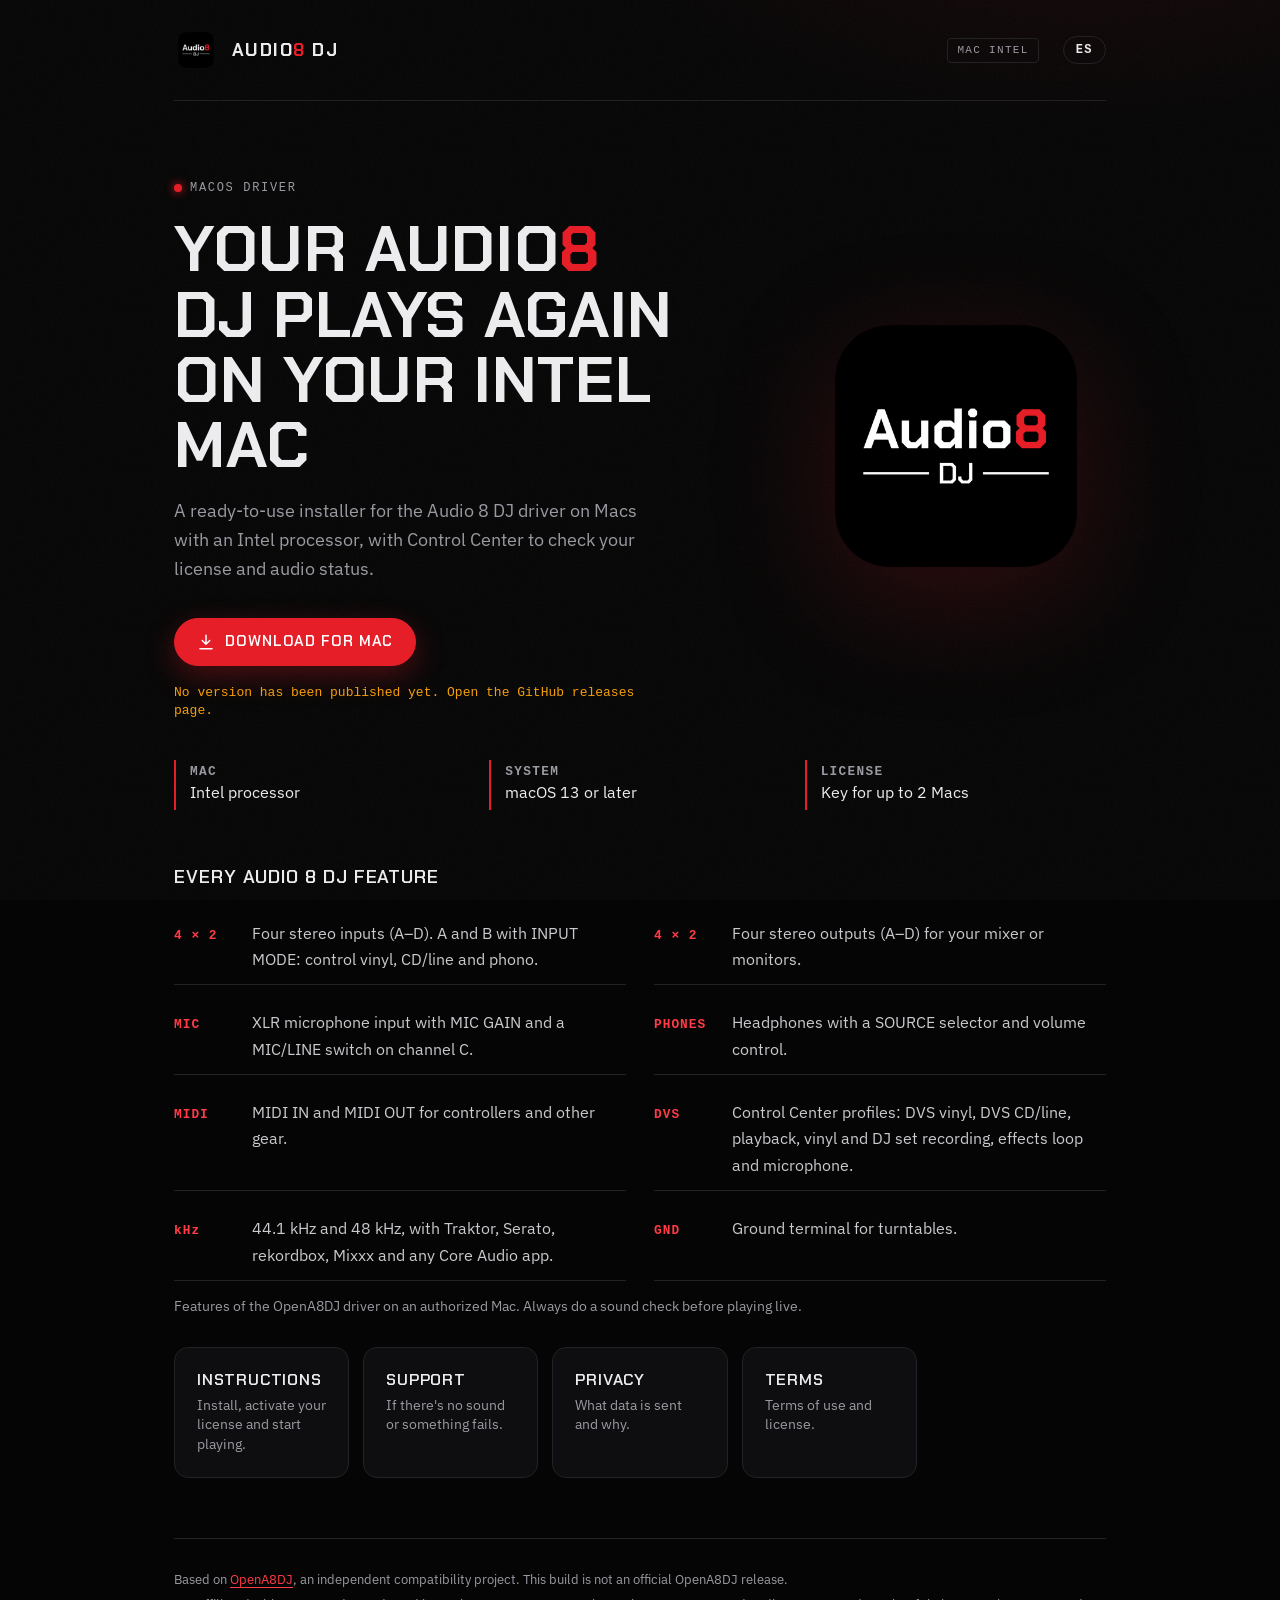
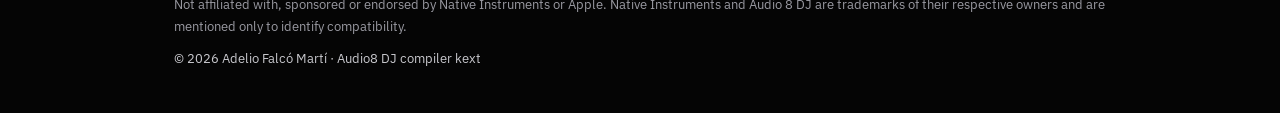
==== index.html @ 44ade798 "Add files via upload" ====
<!doctype html>
<html lang="es">
<head>
  <meta charset="utf-8" />
  <meta name="viewport" content="width=device-width, initial-scale=1" />
  <title data-es="Audio8 DJ para Mac Intel · Descarga" data-en="Audio8 DJ for Intel Macs · Download">Audio8 DJ para Mac Intel · Descarga</title>
  <meta name="description" content="Driver para usar la Audio 8 DJ en Macs con procesador Intel. Driver to use the Audio 8 DJ on Intel Macs. Basado en OpenA8DJ / Based on OpenA8DJ." />
  <meta name="theme-color" content="#050505" />
  <script>(function(){var l;try{l=localStorage.getItem("a8dj-lang")}catch(e){}if(l!=="es"&&l!=="en")l=/^es\b/i.test(navigator.language||"")?"es":"en";document.documentElement.lang=l})();</script>
  <link rel="icon" href="assets/favicon.ico" sizes="any" />
  <link rel="icon" type="image/png" href="assets/icon-512.png" />
  <link rel="apple-touch-icon" href="assets/apple-touch-icon.png" />
  <link rel="stylesheet" href="assets/style.css" />
</head>
<body>
  <div class="wrap">
    <header class="top">
      <a href="index.html" data-testid="site-home-link"><img src="assets/icon-512.png" alt="" /><span class="brand">Audio<b>8</b> DJ</span></a>
      <span class="tag">Mac Intel</span>
      <button id="lang-toggle" class="lang" type="button" data-testid="lang-toggle">EN</button>
    </header>

    <section class="hero">
      <div>
        <span class="eyebrow"><span class="led"></span> <span data-l="es">Driver para macOS</span><span data-l="en">macOS driver</span></span>
        <h1 data-l="es">Tu Audio<span class="r">8</span> DJ vuelve a sonar en tu Mac Intel</h1>
        <h1 data-l="en">Your Audio<span class="r">8</span> DJ plays again on your Intel Mac</h1>
        <p class="lead" data-l="es">Instalador listo para usar del driver de la Audio 8 DJ para Macs con procesador Intel, con Control Center para comprobar la licencia y el estado del audio.</p>
        <p class="lead" data-l="en">A ready-to-use installer for the Audio 8 DJ driver on Macs with an Intel processor, with Control Center to check your license and audio status.</p>
        <div class="download">
          <a id="download-btn" class="btn btn-primary" href="#" data-testid="download-btn">
            <svg viewBox="0 0 24 24" fill="none" stroke="currentColor" stroke-width="2" stroke-linecap="round" stroke-linejoin="round"><path d="M12 3v12m0 0l-5-5m5 5l5-5M4 21h16"/></svg>
            <span data-l="es">Descargar para Mac</span><span data-l="en">Download for Mac</span>
          </a>
          <a class="btn" href="comprar.html" data-testid="buy-btn"><span data-l="es">Comprar licencia</span><span data-l="en">Buy a license</span></a>
          <span id="download-meta" data-testid="download-meta"></span>
        </div>
      </div>
      <img src="assets/icon-512.png" alt="Audio8 DJ" />
    </section>

    <section class="req" data-testid="requirements">
      <div><b>Mac</b><span data-l="es">Procesador Intel</span><span data-l="en">Intel processor</span></div>
      <div><b data-l="es">Sistema</b><b data-l="en">System</b><span data-l="es">macOS 13 o posterior</span><span data-l="en">macOS 13 or later</span></div>
      <div><b data-l="es">Licencia</b><b data-l="en">License</b><span data-l="es">Clave para hasta 2 Macs</span><span data-l="en">Key for up to 2 Macs</span></div>
    </section>

    <section class="features" data-testid="features">
      <h2 data-l="es">Todas las funciones de la Audio 8 DJ</h2>
      <h2 data-l="en">Every Audio 8 DJ feature</h2>
      <ul>
        <li><b>4 × 2</b><span data-l="es">Cuatro entradas estéreo (A–D). A y B con INPUT MODE: vinilo de control, CD/línea y phono.</span><span data-l="en">Four stereo inputs (A–D). A and B with INPUT MODE: control vinyl, CD/line and phono.</span></li>
        <li><b>4 × 2</b><span data-l="es">Cuatro salidas estéreo (A–D) para el mezclador o los monitores.</span><span data-l="en">Four stereo outputs (A–D) for your mixer or monitors.</span></li>
        <li><b>MIC</b><span data-l="es">Entrada XLR para micrófono con MIC GAIN y selector MIC/LINE en el canal C.</span><span data-l="en">XLR microphone input with MIC GAIN and a MIC/LINE switch on channel C.</span></li>
        <li><b>PHONES</b><span data-l="es">Auriculares con selector SOURCE y control de volumen.</span><span data-l="en">Headphones with a SOURCE selector and volume control.</span></li>
        <li><b>MIDI</b><span data-l="es">MIDI IN y MIDI OUT para controladores y otros equipos.</span><span data-l="en">MIDI IN and MIDI OUT for controllers and other gear.</span></li>
        <li><b>DVS</b><span data-l="es">Perfiles en Control Center: DVS vinilo, DVS CD/línea, reproducción, grabación de vinilos y de sesiones, efectos y micrófono.</span><span data-l="en">Control Center profiles: DVS vinyl, DVS CD/line, playback, vinyl and DJ set recording, effects loop and microphone.</span></li>
        <li><b>kHz</b><span data-l="es">44,1 kHz y 48 kHz, con Traktor, Serato, rekordbox, Mixxx y cualquier app de Core Audio.</span><span data-l="en">44.1 kHz and 48 kHz, with Traktor, Serato, rekordbox, Mixxx and any Core Audio app.</span></li>
        <li><b>GND</b><span data-l="es">Toma de tierra para platos.</span><span data-l="en">Ground terminal for turntables.</span></li>
      </ul>
      <p class="fine" data-l="es">Funciones del driver OpenA8DJ en un Mac autorizado. Haz siempre una prueba de sonido antes de actuar.</p>
      <p class="fine" data-l="en">Features of the OpenA8DJ driver on an authorized Mac. Always do a sound check before playing live.</p>
    </section>

    <nav class="nav" data-testid="site-nav">
      <a class="card" href="comprar.html" data-testid="nav-buy"><span data-l="es">Comprar licencia</span><span data-l="en">Buy a license</span><small data-l="es">Clave para 2 Macs, pago por Bizum.</small><small data-l="en">Key for 2 Macs, paid by Bizum.</small></a>
      <a class="card" href="instrucciones.html" data-testid="nav-instructions"><span data-l="es">Instrucciones</span><span data-l="en">Instructions</span><small data-l="es">Instalar, activar la licencia y empezar a pinchar.</small><small data-l="en">Install, activate your license and start playing.</small></a>
      <a class="card" href="soporte.html" data-testid="nav-support"><span data-l="es">Soporte</span><span data-l="en">Support</span><small data-l="es">Si no suena o algo falla.</small><small data-l="en">If there's no sound or something fails.</small></a>
      <a class="card" href="privacidad.html" data-testid="nav-privacy"><span data-l="es">Privacidad</span><span data-l="en">Privacy</span><small data-l="es">Qué datos se envían y por qué.</small><small data-l="en">What data is sent and why.</small></a>
      <a class="card" href="terminos.html" data-testid="nav-terms"><span data-l="es">Términos</span><span data-l="en">Terms</span><small data-l="es">Condiciones de uso y licencia.</small><small data-l="en">Terms of use and license.</small></a>
    </nav>

    <footer>
      <p data-l="es">Basado en <a href="https://github.com/fersantxez/OpenA8DJ">OpenA8DJ</a>, un proyecto independiente de compatibilidad. Esta compilación no es una versión oficial de OpenA8DJ.</p>
      <p data-l="en">Based on <a href="https://github.com/fersantxez/OpenA8DJ">OpenA8DJ</a>, an independent compatibility project. This build is not an official OpenA8DJ release.</p>
      <p data-l="es">No está afiliado, patrocinado ni respaldado por Native Instruments ni Apple. Native Instruments y Audio 8 DJ son marcas de sus respectivos propietarios y se mencionan solo para indicar compatibilidad.</p>
      <p data-l="en">Not affiliated with, sponsored or endorsed by Native Instruments or Apple. Native Instruments and Audio 8 DJ are trademarks of their respective owners and are mentioned only to identify compatibility.</p>
      <p class="copy" data-testid="site-copyright">© <span data-year></span> Adelio Falcó Martí · Audio8 DJ compiler kext</p>
    </footer>
  </div>
  <script src="config.js"></script>
  <script src="assets/app.js"></script>
</body>
</html>
---- assets/style.css ----
[hidden] { display: none !important; }
@font-face { font-family: "Chakra Petch"; src: url("fonts/ChakraPetch-SemiBold.ttf") format("truetype"); font-weight: 600; font-display: swap; }
@font-face { font-family: "Chakra Petch"; src: url("fonts/ChakraPetch-Bold.ttf") format("truetype"); font-weight: 700; font-display: swap; }
@font-face { font-family: "IBM Plex Sans"; src: url("fonts/IBMPlexSans.ttf") format("truetype"); font-weight: 100 700; font-display: swap; }

:root {
  --bg: #050505; --panel: #0e0e10; --line: #222226; --text: #ececee; --muted: #9a9aa2;
  --red: #e61e28; --red-hot: #ff3b45; --green: #22c55e; --amber: #f59e0b;
  --display: "Chakra Petch", system-ui, sans-serif; --body: "IBM Plex Sans", system-ui, sans-serif;
  --mono: ui-monospace, "SF Mono", Menlo, monospace;
}
* { box-sizing: border-box; }
html { background: var(--bg); }
body {
  margin: 0; color: var(--text); font: 16px/1.65 var(--body); min-height: 100vh;
  background:
    radial-gradient(900px 500px at 85% -10%, rgba(230, 30, 40, .10), transparent 60%),
    var(--bg);
}
body::before {
  content: ""; position: fixed; inset: 0; pointer-events: none; opacity: .05; z-index: 0;
  background-image: url("data:image/svg+xml,%3Csvg xmlns='http://www.w3.org/2000/svg' width='160' height='160'%3E%3Cfilter id='n'%3E%3CfeTurbulence type='fractalNoise' baseFrequency='.9' numOctaves='3'/%3E%3C/filter%3E%3Crect width='100%25' height='100%25' filter='url(%23n)'/%3E%3C/svg%3E");
}
::selection { background: var(--red); color: #fff; }
a { color: var(--red-hot); text-underline-offset: 3px; }
.wrap { position: relative; z-index: 1; max-width: 980px; margin: 0 auto; padding: 0 24px; }

header.top { display: flex; align-items: center; gap: 14px; padding: 28px 0; border-bottom: 1px solid var(--line); }
header.top img { width: 44px; height: 44px; }
header.top a { display: flex; align-items: center; gap: 14px; color: var(--text); text-decoration: none; }
.brand { font: 700 18px/1 var(--display); letter-spacing: .08em; text-transform: uppercase; }
.brand b { color: var(--red); }
.tag { margin-left: auto; font: 11px/1 var(--mono); letter-spacing: .12em; text-transform: uppercase; color: var(--muted); border: 1px solid var(--line); padding: 6px 9px; border-radius: 4px; }

.eyebrow { display: inline-flex; align-items: center; gap: 8px; font: 12px/1 var(--mono); letter-spacing: .14em; text-transform: uppercase; color: var(--muted); }
.led { width: 8px; height: 8px; border-radius: 50%; background: var(--red); box-shadow: 0 0 10px var(--red); animation: pulse 2.4s ease-in-out infinite; }
@keyframes pulse { 50% { opacity: .45; } }

h1 { font: 700 clamp(2.4rem, 6vw, 4rem)/1.02 var(--display); text-transform: uppercase; letter-spacing: .01em; margin: 18px 0 0; }
h1 .r { color: var(--red); }
h2 { font: 600 1.15rem/1.3 var(--display); text-transform: uppercase; letter-spacing: .05em; margin: 44px 0 10px; }
h3 { font: 600 1rem/1.3 var(--display); margin: 26px 0 6px; }
p, li { color: #c9c9ce; }
.lead { font-size: 1.1rem; color: var(--muted); max-width: 620px; margin-top: 18px; }

.hero { padding: 72px 0 40px; display: grid; grid-template-columns: 1.3fr 1fr; gap: 48px; align-items: center; }
.hero > img { width: 100%; max-width: 300px; justify-self: end; filter: drop-shadow(0 30px 60px rgba(230, 30, 40, .18)); animation: rise .9s ease-out both; }
.hero > div { animation: rise .7s ease-out both; }
@keyframes rise { from { opacity: 0; transform: translateY(14px); } }

.download { margin-top: 34px; display: flex; flex-wrap: wrap; align-items: center; gap: 18px; }
.btn {
  display: inline-flex; align-items: center; gap: 10px; padding: 14px 22px; border-radius: 999px;
  font: 600 15px/1 var(--display); letter-spacing: .06em; text-transform: uppercase; text-decoration: none;
  color: var(--text); border: 1px solid var(--line); background: var(--panel);
  transition: transform .15s ease, background-color .15s ease, border-color .15s ease;
}
.btn:hover { transform: translateY(-2px); border-color: #3a3a40; }
.btn-primary { background: var(--red); border-color: var(--red); color: #fff; box-shadow: 0 10px 30px rgba(230, 30, 40, .3); }
.btn-primary:hover { background: var(--red-hot); border-color: var(--red-hot); }
.btn svg { width: 18px; height: 18px; }
#download-meta { font: 13px/1.4 var(--mono); color: var(--muted); }
#download-meta[data-state="missing"] { color: var(--amber); }

.nav { display: grid; grid-template-columns: repeat(5, 1fr); gap: 14px; margin: 30px 0 60px; }
.card {
  display: block; padding: 22px; border: 1px solid var(--line); border-radius: 14px; background: var(--panel);
  text-decoration: none; color: var(--text); transition: transform .18s ease, border-color .18s ease;
  animation: rise .6s ease-out both;
}
.card:nth-child(2) { animation-delay: .06s; } .card:nth-child(3) { animation-delay: .12s; } .card:nth-child(4) { animation-delay: .18s; } .card:nth-child(5) { animation-delay: .24s; }
.card:hover { transform: translateY(-3px); border-color: var(--red); }
.card span { display: block; font: 600 1rem/1.2 var(--display); text-transform: uppercase; letter-spacing: .05em; }
.card small { display: block; margin-top: 6px; color: var(--muted); font-size: .85rem; line-height: 1.45; }

.req { display: grid; grid-template-columns: repeat(3, 1fr); gap: 14px; }
.req div { border-left: 2px solid var(--red); padding: 4px 0 4px 14px; }
.req b { display: block; font: 600 .8rem/1.2 var(--mono); text-transform: uppercase; letter-spacing: .1em; color: var(--muted); }

article { padding: 56px 0 20px; max-width: 760px; }
article ol, article ul { padding-left: 1.2rem; }
article li { margin: 8px 0; }
code, pre { font-family: var(--mono); font-size: .88rem; }
code { background: #17171a; border: 1px solid var(--line); padding: 1px 6px; border-radius: 4px; color: #f1f1f3; }
pre { background: #0b0b0d; border: 1px solid var(--line); border-radius: 10px; padding: 16px; overflow-x: auto; color: #e5e5e8; }
.note { border: 1px solid #3b2a0a; background: rgba(245, 158, 11, .07); color: #f3d9a4; border-radius: 10px; padding: 14px 16px; }
.back-row { margin: 48px 0 30px; }

footer { border-top: 1px solid var(--line); padding: 26px 0 40px; font-size: .82rem; color: var(--muted); }
footer p { color: var(--muted); margin: 4px 0; }
footer nav { display: flex; flex-wrap: wrap; gap: 18px; margin-bottom: 12px; }
footer nav a { color: var(--text); text-decoration: none; }
footer nav a:hover { color: var(--red-hot); }

@media (max-width: 980px) { .nav { grid-template-columns: repeat(3, 1fr); } }
@media (max-width: 760px) {
  .hero { grid-template-columns: 1fr; padding-top: 44px; }
  .hero > img { justify-self: start; max-width: 160px; order: -1; }
  .nav, .req { grid-template-columns: 1fr 1fr; }
}
@media (max-width: 460px) { .nav, .req { grid-template-columns: 1fr; } }
@media (prefers-reduced-motion: reduce) { * { animation: none !important; transition: none !important; } }

html[lang="es"] [data-l="en"], html[lang="en"] [data-l="es"] { display: none !important; }
.lang { margin-left: 10px; font: 600 12px/1 var(--mono); letter-spacing: .12em; color: var(--text); background: transparent; border: 1px solid var(--line); border-radius: 999px; padding: 7px 12px; cursor: pointer; transition: border-color .15s ease, color .15s ease; }
.lang:hover { border-color: var(--red); color: var(--red-hot); }

.buy { margin-top: 34px; display: grid; gap: 18px; max-width: 520px; }
.buy label { display: grid; gap: 6px; font: 600 12px/1.2 var(--mono); text-transform: uppercase; letter-spacing: .1em; color: var(--muted); }
.buy input:not([type="checkbox"]) { font: 16px/1.4 var(--body); color: var(--text); background: #0b0b0d; border: 1px solid var(--line); border-radius: 10px; padding: 12px 14px; transition: border-color .15s ease; }
.buy input:focus { outline: none; border-color: var(--red); }
.buy .check { display: flex; align-items: flex-start; gap: 10px; text-transform: none; letter-spacing: 0; font: 14px/1.5 var(--body); color: #c9c9ce; }
.buy .check input { margin-top: 4px; accent-color: var(--red); width: 16px; height: 16px; }
.buy button { justify-self: start; }
.buy button:disabled { opacity: .5; cursor: not-allowed; transform: none; }
.buy-msg { min-height: 1.4em; margin: 0; color: var(--amber); font-size: .92rem; }
.pay { margin-top: 34px; padding: 26px; border: 1px solid var(--line); border-radius: 16px; background: var(--panel); max-width: 620px; animation: rise .5s ease-out both; }
.pay ol { font-size: 1.05rem; }
.pay li b { color: #fff; }
.ref { font-size: 1.15rem; padding: 4px 10px; border-color: var(--red); letter-spacing: .08em; }
.buy-status { font-weight: 600; color: var(--amber); }
.buy-status[data-state="paid"] { color: var(--green); }
.buy-status[data-state="cancelled"] { color: var(--muted); }
.coupon { display: flex; gap: 12px; align-items: flex-end; }
.coupon label { flex: 1; }
#coupon-msg[data-state="ok"] { color: var(--green); }
footer .copy { margin-top: 10px; color: #c9c9ce; }

.features { margin-top: 56px; }
.features h2 { margin-top: 0; }
.features ul { list-style: none; padding: 0; margin: 18px 0 0; display: grid; grid-template-columns: repeat(2, 1fr); gap: 12px 28px; }
.features li { display: flex; gap: 14px; align-items: baseline; padding: 12px 0; border-bottom: 1px solid var(--line); margin: 0; }
.features li b { flex: 0 0 64px; font: 700 .8rem/1 var(--mono); letter-spacing: .08em; color: var(--red-hot); }
.features .fine { font-size: .85rem; color: var(--muted); margin-top: 14px; }
@media (max-width: 760px) { .features ul { grid-template-columns: 1fr; } }
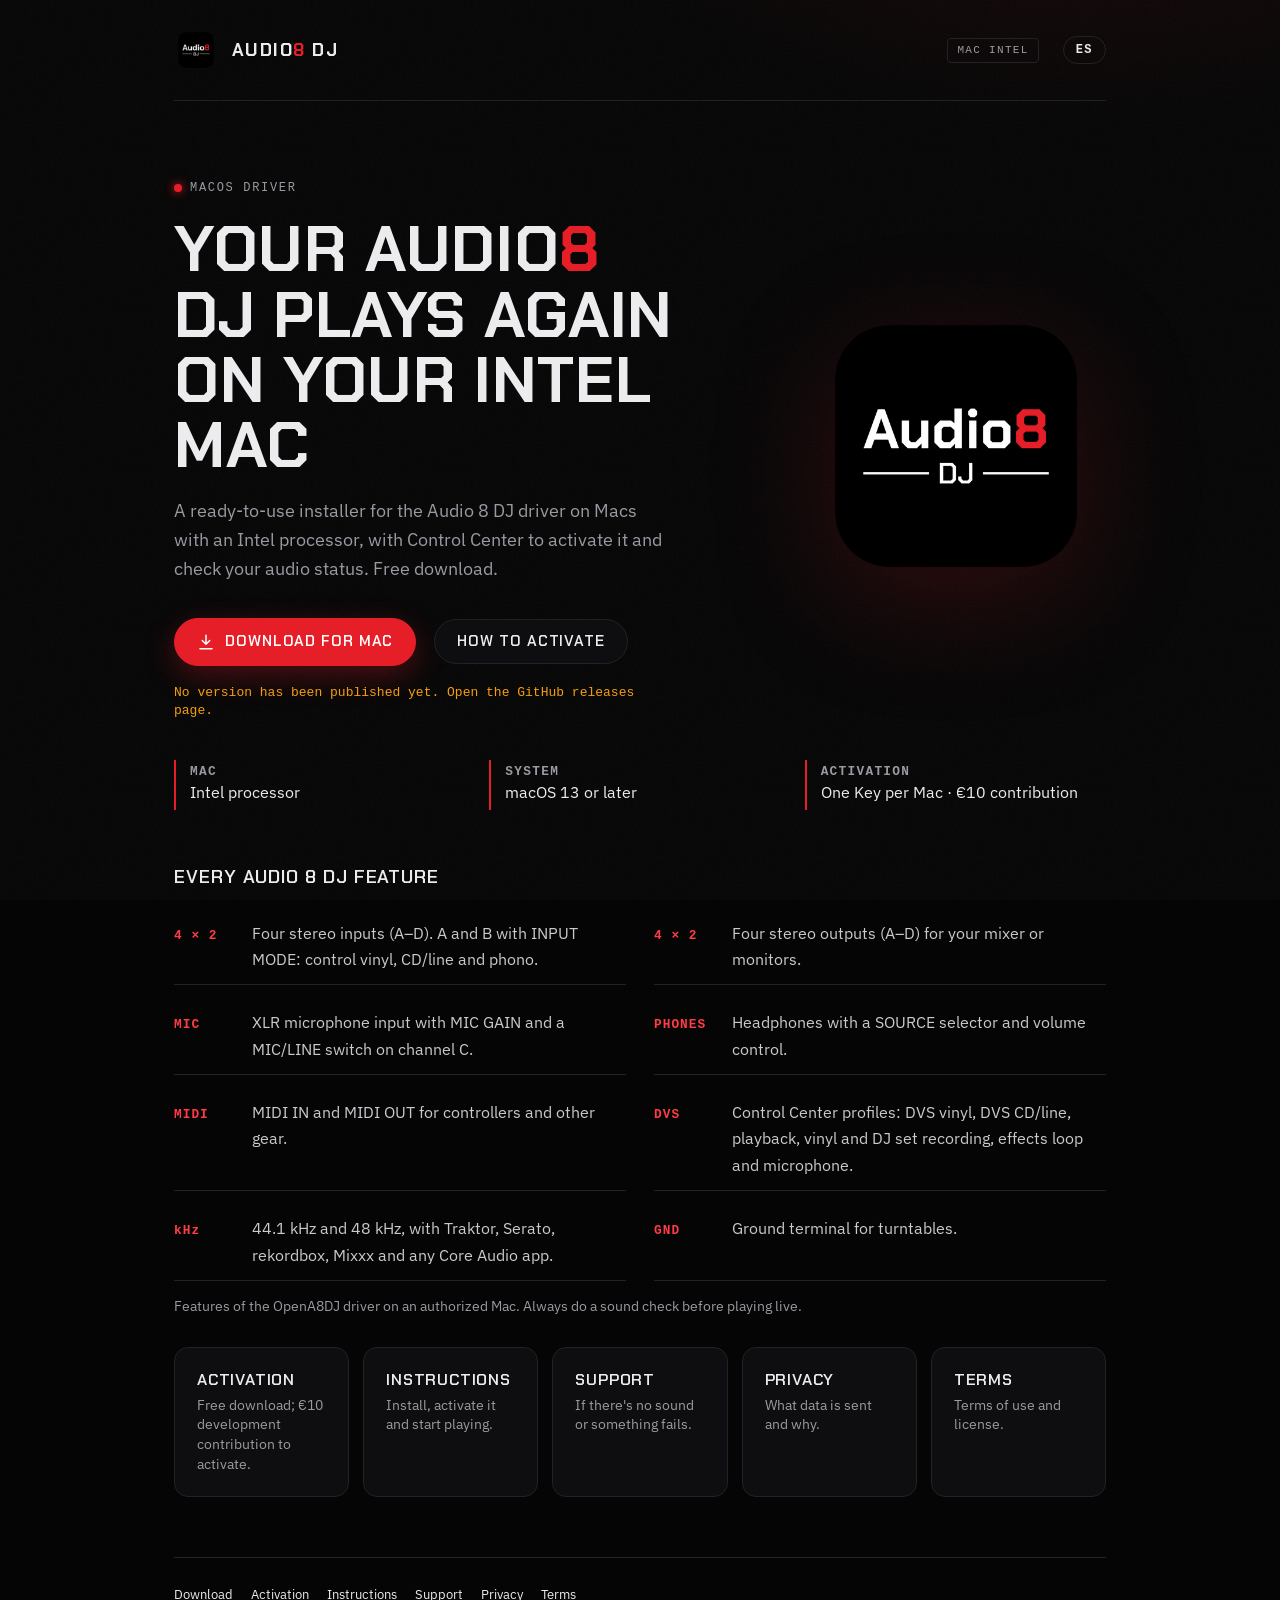
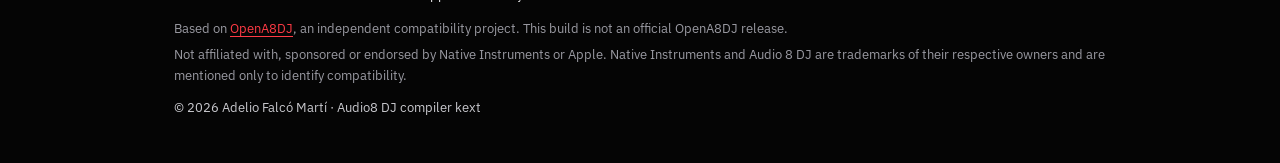
==== commit 68c7a6a6: "Add files via upload" ====
--- a/index.html
+++ b/index.html
@@ -25,14 +25,14 @@
         <span class="eyebrow"><span class="led"></span> <span data-l="es">Driver para macOS</span><span data-l="en">macOS driver</span></span>
         <h1 data-l="es">Tu Audio<span class="r">8</span> DJ vuelve a sonar en tu Mac Intel</h1>
         <h1 data-l="en">Your Audio<span class="r">8</span> DJ plays again on your Intel Mac</h1>
-        <p class="lead" data-l="es">Instalador listo para usar del driver de la Audio 8 DJ para Macs con procesador Intel, con Control Center para comprobar la licencia y el estado del audio.</p>
-        <p class="lead" data-l="en">A ready-to-use installer for the Audio 8 DJ driver on Macs with an Intel processor, with Control Center to check your license and audio status.</p>
+        <p class="lead" data-l="es">Instalador listo para usar del driver de la Audio 8 DJ para Macs con procesador Intel, con Control Center para activarlo y comprobar el estado del audio. Descarga gratuita.</p>
+        <p class="lead" data-l="en">A ready-to-use installer for the Audio 8 DJ driver on Macs with an Intel processor, with Control Center to activate it and check your audio status. Free download.</p>
         <div class="download">
           <a id="download-btn" class="btn btn-primary" href="#" data-testid="download-btn">
             <svg viewBox="0 0 24 24" fill="none" stroke="currentColor" stroke-width="2" stroke-linecap="round" stroke-linejoin="round"><path d="M12 3v12m0 0l-5-5m5 5l5-5M4 21h16"/></svg>
             <span data-l="es">Descargar para Mac</span><span data-l="en">Download for Mac</span>
           </a>
-          <a class="btn" href="comprar.html" data-testid="buy-btn"><span data-l="es">Comprar licencia</span><span data-l="en">Buy a license</span></a>
+          <a class="btn" href="activar.html" data-testid="activate-btn"><span data-l="es">Cómo se activa</span><span data-l="en">How to activate</span></a>
           <span id="download-meta" data-testid="download-meta"></span>
         </div>
       </div>
@@ -42,7 +42,7 @@
     <section class="req" data-testid="requirements">
       <div><b>Mac</b><span data-l="es">Procesador Intel</span><span data-l="en">Intel processor</span></div>
       <div><b data-l="es">Sistema</b><b data-l="en">System</b><span data-l="es">macOS 13 o posterior</span><span data-l="en">macOS 13 or later</span></div>
-      <div><b data-l="es">Licencia</b><b data-l="en">License</b><span data-l="es">Clave para hasta 2 Macs</span><span data-l="en">Key for up to 2 Macs</span></div>
+      <div><b data-l="es">Activación</b><b data-l="en">Activation</b><span data-l="es">Una Key por Mac · aportación de 10 €</span><span data-l="en">One Key per Mac · €10 contribution</span></div>
     </section>
 
     <section class="features" data-testid="features">
@@ -63,14 +63,15 @@
     </section>
 
     <nav class="nav" data-testid="site-nav">
-      <a class="card" href="comprar.html" data-testid="nav-buy"><span data-l="es">Comprar licencia</span><span data-l="en">Buy a license</span><small data-l="es">Clave para 2 Macs, pago por Bizum.</small><small data-l="en">Key for 2 Macs, paid by Bizum.</small></a>
-      <a class="card" href="instrucciones.html" data-testid="nav-instructions"><span data-l="es">Instrucciones</span><span data-l="en">Instructions</span><small data-l="es">Instalar, activar la licencia y empezar a pinchar.</small><small data-l="en">Install, activate your license and start playing.</small></a>
+      <a class="card" href="activar.html" data-testid="nav-activate"><span data-l="es">Activación</span><span data-l="en">Activation</span><small data-l="es">Descarga gratis; aportación de 10 € al desarrollo para activar.</small><small data-l="en">Free download; €10 development contribution to activate.</small></a>
+      <a class="card" href="instrucciones.html" data-testid="nav-instructions"><span data-l="es">Instrucciones</span><span data-l="en">Instructions</span><small data-l="es">Instalar, activar y empezar a pinchar.</small><small data-l="en">Install, activate it and start playing.</small></a>
       <a class="card" href="soporte.html" data-testid="nav-support"><span data-l="es">Soporte</span><span data-l="en">Support</span><small data-l="es">Si no suena o algo falla.</small><small data-l="en">If there's no sound or something fails.</small></a>
       <a class="card" href="privacidad.html" data-testid="nav-privacy"><span data-l="es">Privacidad</span><span data-l="en">Privacy</span><small data-l="es">Qué datos se envían y por qué.</small><small data-l="en">What data is sent and why.</small></a>
       <a class="card" href="terminos.html" data-testid="nav-terms"><span data-l="es">Términos</span><span data-l="en">Terms</span><small data-l="es">Condiciones de uso y licencia.</small><small data-l="en">Terms of use and license.</small></a>
     </nav>
 
     <footer>
+      <nav><a href="index.html"><span data-l="es">Descarga</span><span data-l="en">Download</span></a><a href="activar.html"><span data-l="es">Activación</span><span data-l="en">Activation</span></a><a href="instrucciones.html"><span data-l="es">Instrucciones</span><span data-l="en">Instructions</span></a><a href="soporte.html"><span data-l="es">Soporte</span><span data-l="en">Support</span></a><a href="privacidad.html"><span data-l="es">Privacidad</span><span data-l="en">Privacy</span></a><a href="terminos.html"><span data-l="es">Términos</span><span data-l="en">Terms</span></a></nav>
       <p data-l="es">Basado en <a href="https://github.com/fersantxez/OpenA8DJ">OpenA8DJ</a>, un proyecto independiente de compatibilidad. Esta compilación no es una versión oficial de OpenA8DJ.</p>
       <p data-l="en">Based on <a href="https://github.com/fersantxez/OpenA8DJ">OpenA8DJ</a>, an independent compatibility project. This build is not an official OpenA8DJ release.</p>
       <p data-l="es">No está afiliado, patrocinado ni respaldado por Native Instruments ni Apple. Native Instruments y Audio 8 DJ son marcas de sus respectivos propietarios y se mencionan solo para indicar compatibilidad.</p>
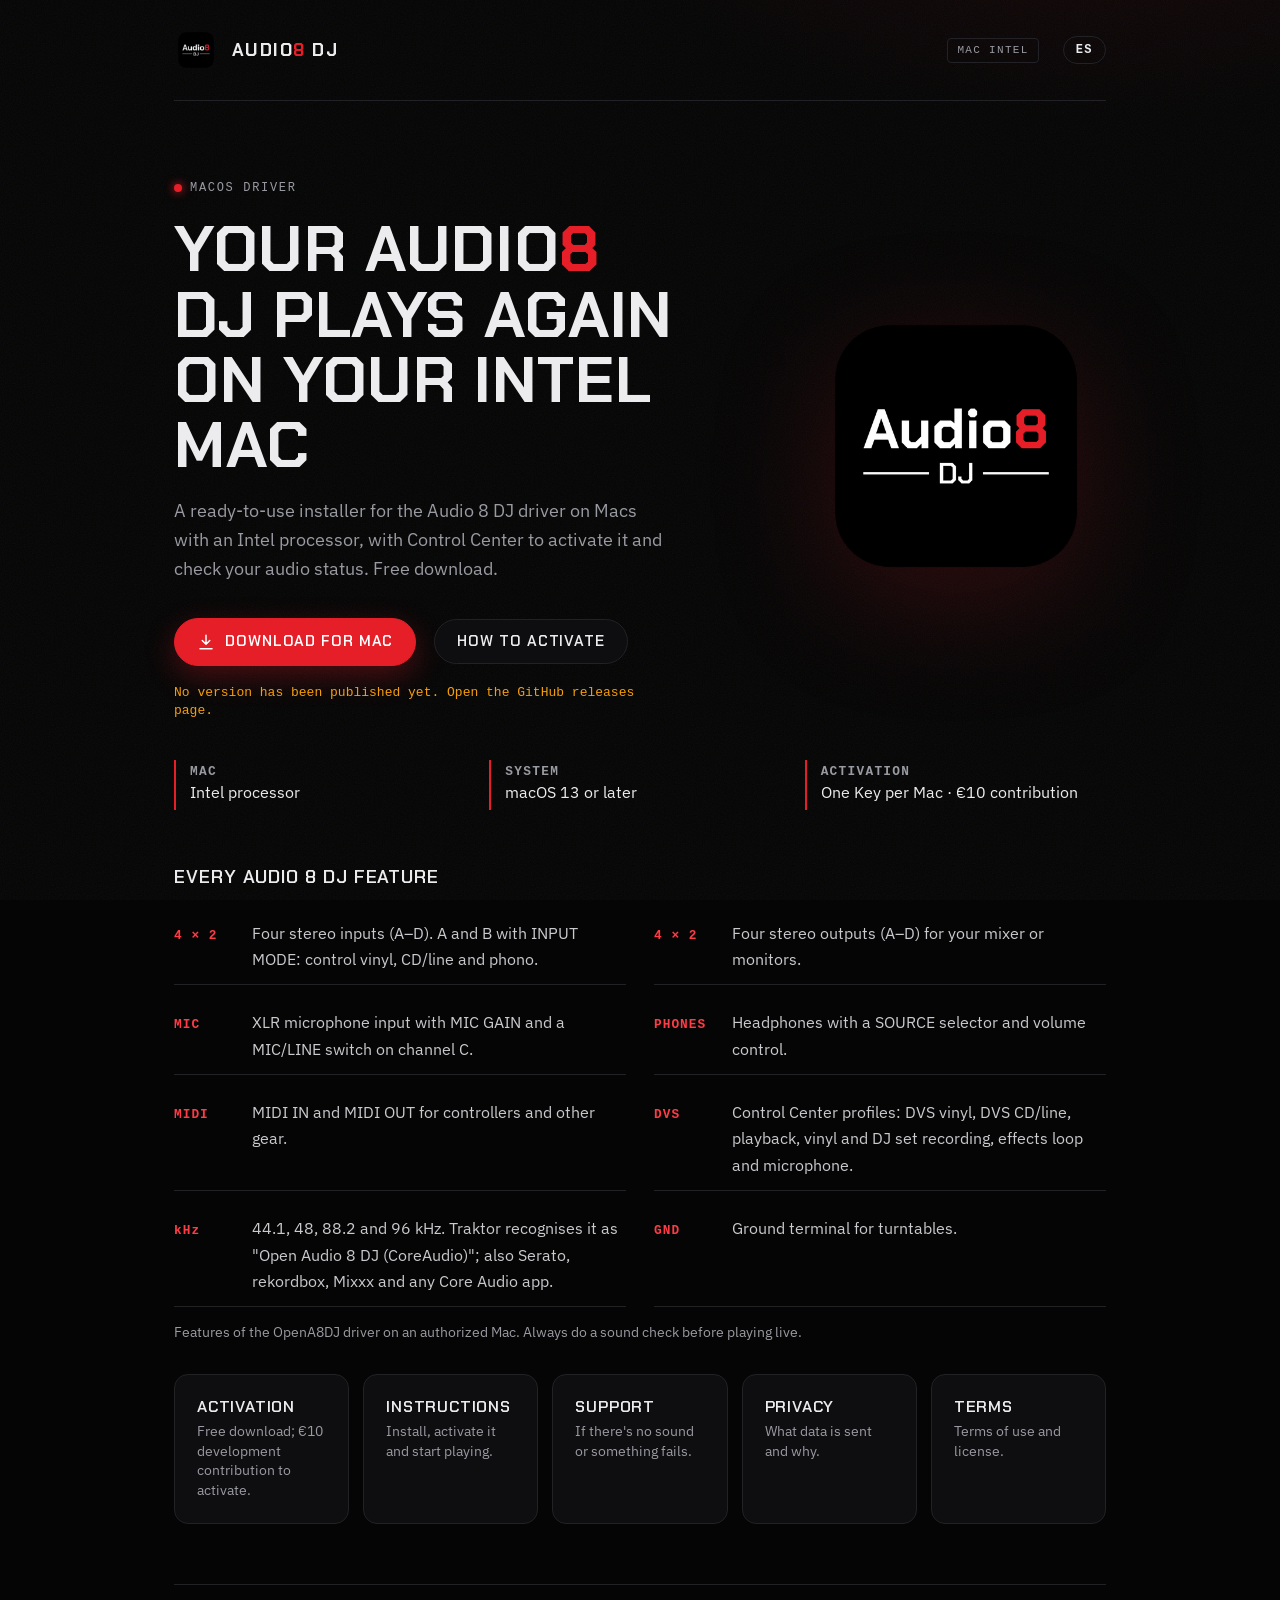
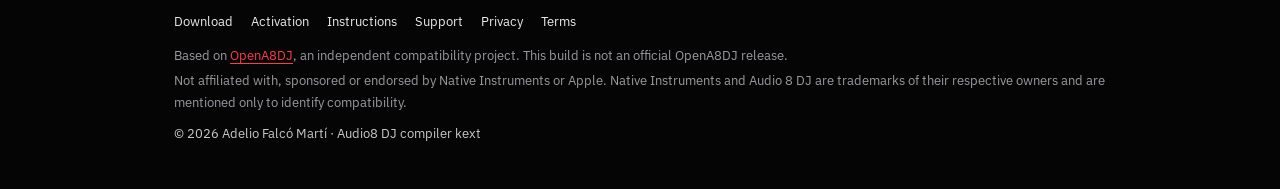
==== commit 52112913: "Add files via upload" ====
--- a/index.html
+++ b/index.html
@@ -55,7 +55,7 @@
         <li><b>PHONES</b><span data-l="es">Auriculares con selector SOURCE y control de volumen.</span><span data-l="en">Headphones with a SOURCE selector and volume control.</span></li>
         <li><b>MIDI</b><span data-l="es">MIDI IN y MIDI OUT para controladores y otros equipos.</span><span data-l="en">MIDI IN and MIDI OUT for controllers and other gear.</span></li>
         <li><b>DVS</b><span data-l="es">Perfiles en Control Center: DVS vinilo, DVS CD/línea, reproducción, grabación de vinilos y de sesiones, efectos y micrófono.</span><span data-l="en">Control Center profiles: DVS vinyl, DVS CD/line, playback, vinyl and DJ set recording, effects loop and microphone.</span></li>
-        <li><b>kHz</b><span data-l="es">44,1 kHz y 48 kHz, con Traktor, Serato, rekordbox, Mixxx y cualquier app de Core Audio.</span><span data-l="en">44.1 kHz and 48 kHz, with Traktor, Serato, rekordbox, Mixxx and any Core Audio app.</span></li>
+        <li><b>kHz</b><span data-l="es">44,1, 48, 88,2 y 96 kHz. Traktor la reconoce como «Open Audio 8 DJ (CoreAudio)»; también Serato, rekordbox, Mixxx y cualquier app de Core Audio.</span><span data-l="en">44.1, 48, 88.2 and 96 kHz. Traktor recognises it as "Open Audio 8 DJ (CoreAudio)"; also Serato, rekordbox, Mixxx and any Core Audio app.</span></li>
         <li><b>GND</b><span data-l="es">Toma de tierra para platos.</span><span data-l="en">Ground terminal for turntables.</span></li>
       </ul>
       <p class="fine" data-l="es">Funciones del driver OpenA8DJ en un Mac autorizado. Haz siempre una prueba de sonido antes de actuar.</p>
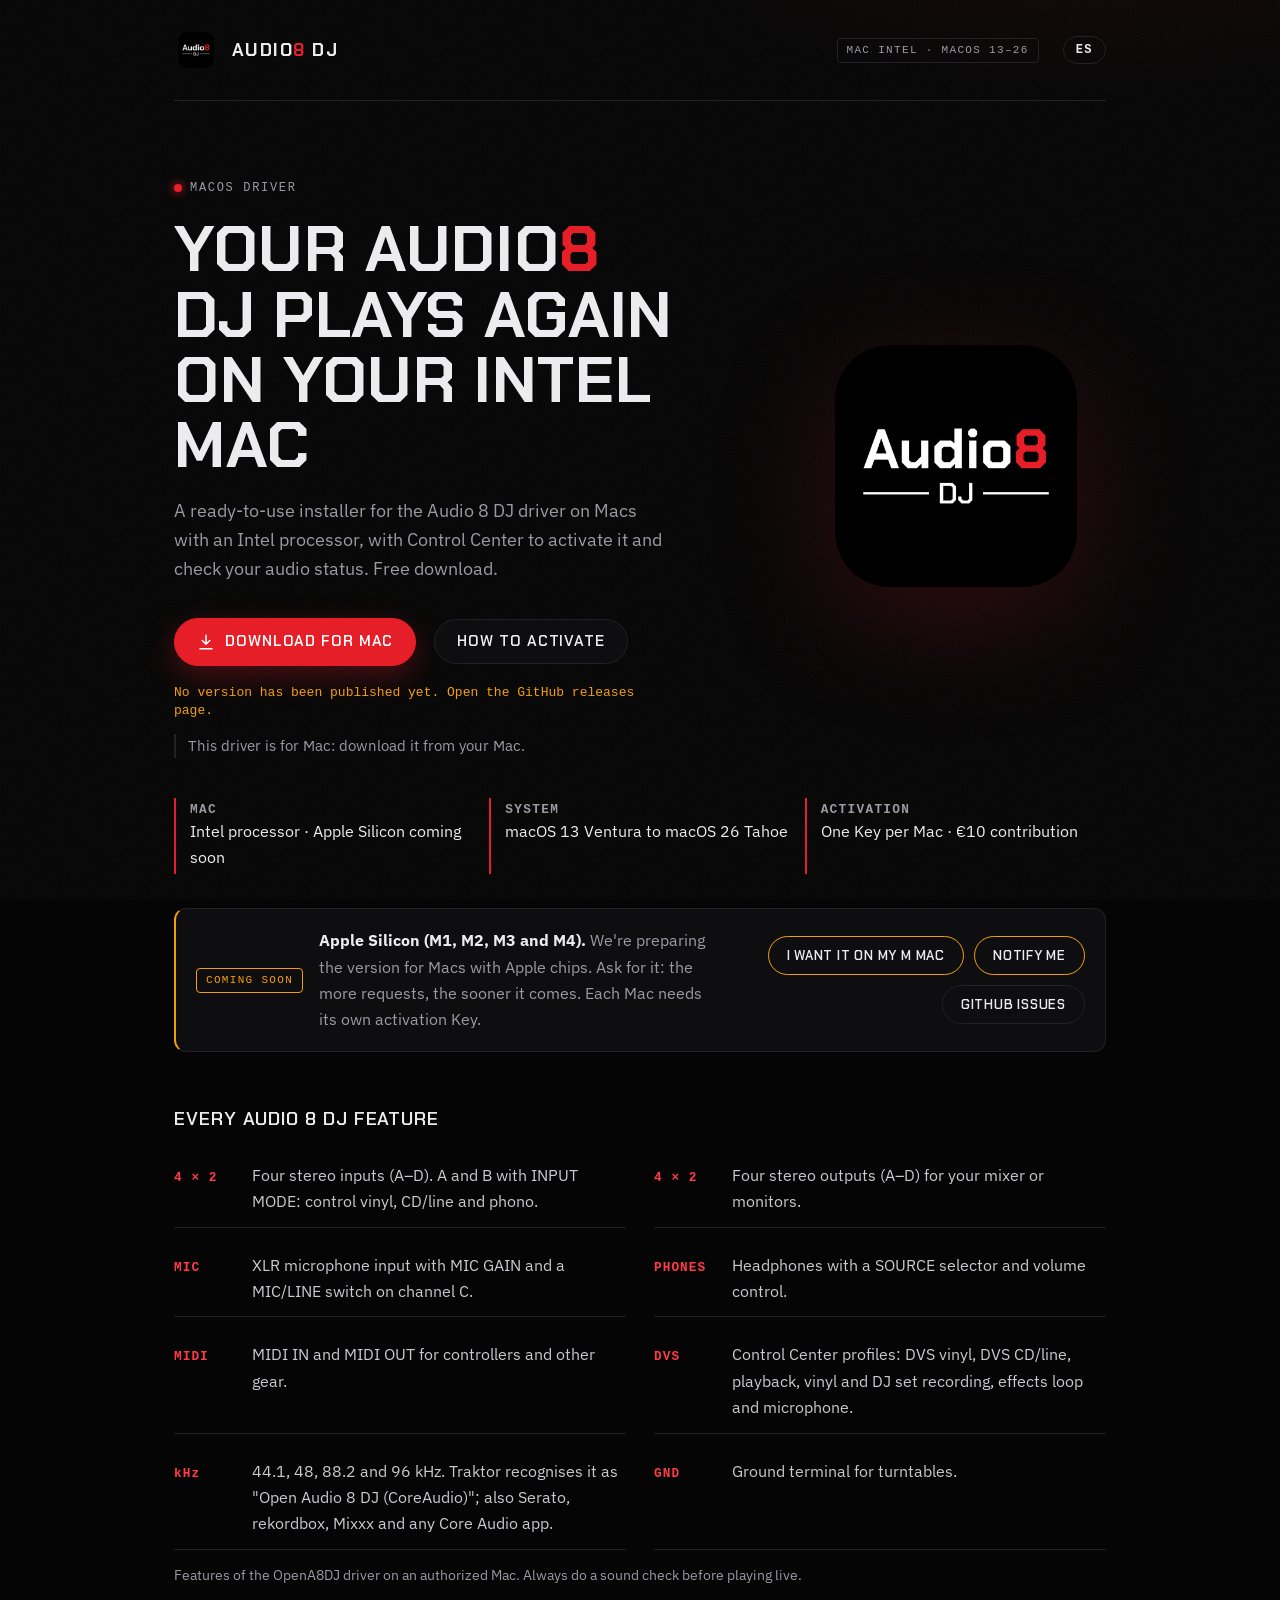
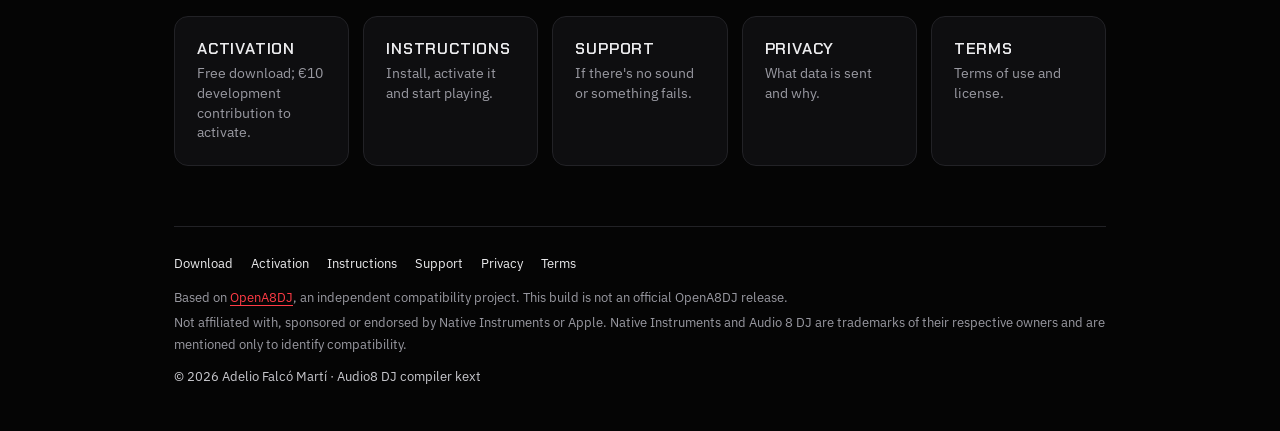
==== commit baba0658: "Add files via upload" ====
--- a/index.html
+++ b/index.html
@@ -16,17 +16,21 @@
   <div class="wrap">
     <header class="top">
       <a href="index.html" data-testid="site-home-link"><img src="assets/icon-512.png" alt="" /><span class="brand">Audio<b>8</b> DJ</span></a>
-      <span class="tag">Mac Intel</span>
+      <span class="tag"><span data-as="soon">Mac Intel · macOS 13–26</span><span data-as="ok">Intel + Apple Silicon · macOS 13–26</span></span>
       <button id="lang-toggle" class="lang" type="button" data-testid="lang-toggle">EN</button>
     </header>
 
     <section class="hero">
       <div>
         <span class="eyebrow"><span class="led"></span> <span data-l="es">Driver para macOS</span><span data-l="en">macOS driver</span></span>
-        <h1 data-l="es">Tu Audio<span class="r">8</span> DJ vuelve a sonar en tu Mac Intel</h1>
-        <h1 data-l="en">Your Audio<span class="r">8</span> DJ plays again on your Intel Mac</h1>
-        <p class="lead" data-l="es">Instalador listo para usar del driver de la Audio 8 DJ para Macs con procesador Intel, con Control Center para activarlo y comprobar el estado del audio. Descarga gratuita.</p>
-        <p class="lead" data-l="en">A ready-to-use installer for the Audio 8 DJ driver on Macs with an Intel processor, with Control Center to activate it and check your audio status. Free download.</p>
+        <h1 data-l="es" data-as="soon">Tu Audio<span class="r">8</span> DJ vuelve a sonar en tu Mac Intel</h1>
+        <h1 data-l="es" data-as="ok">Tu Audio<span class="r">8</span> DJ vuelve a sonar en tu Mac</h1>
+        <h1 data-l="en" data-as="soon">Your Audio<span class="r">8</span> DJ plays again on your Intel Mac</h1>
+        <h1 data-l="en" data-as="ok">Your Audio<span class="r">8</span> DJ plays again on your Mac</h1>
+        <p class="lead" data-l="es" data-as="ok">Instaladores listos para usar del driver de la Audio 8 DJ para Macs Intel y Apple Silicon, con Control Center para activarlo y comprobar el estado del audio. Descarga gratuita.</p>
+        <p class="lead" data-l="es" data-as="soon">Instalador listo para usar del driver de la Audio 8 DJ para Macs con procesador Intel, con Control Center para activarlo y comprobar el estado del audio. Descarga gratuita.</p>
+        <p class="lead" data-l="en" data-as="ok">Ready-to-use installers for the Audio 8 DJ driver on Intel and Apple Silicon Macs, with Control Center to activate it and check your audio status. Free download.</p>
+        <p class="lead" data-l="en" data-as="soon">A ready-to-use installer for the Audio 8 DJ driver on Macs with an Intel processor, with Control Center to activate it and check your audio status. Free download.</p>
         <div class="download">
           <a id="download-btn" class="btn btn-primary" href="#" data-testid="download-btn">
             <svg viewBox="0 0 24 24" fill="none" stroke="currentColor" stroke-width="2" stroke-linecap="round" stroke-linejoin="round"><path d="M12 3v12m0 0l-5-5m5 5l5-5M4 21h16"/></svg>
@@ -35,14 +39,36 @@
           <a class="btn" href="activar.html" data-testid="activate-btn"><span data-l="es">Cómo se activa</span><span data-l="en">How to activate</span></a>
           <span id="download-meta" data-testid="download-meta"></span>
         </div>
+        <p id="mac-detect" class="mac-detect" data-testid="mac-detect"></p>
       </div>
       <img src="assets/icon-512.png" alt="Audio8 DJ" />
     </section>
 
     <section class="req" data-testid="requirements">
-      <div><b>Mac</b><span data-l="es">Procesador Intel</span><span data-l="en">Intel processor</span></div>
-      <div><b data-l="es">Sistema</b><b data-l="en">System</b><span data-l="es">macOS 13 o posterior</span><span data-l="en">macOS 13 or later</span></div>
+      <div><b>Mac</b><span data-as="soon"><span data-l="es">Procesador Intel · Apple Silicon, próximamente</span><span data-l="en">Intel processor · Apple Silicon coming soon</span></span><span data-as="ok"><span data-l="es">Intel y Apple Silicon (M1–M4)</span><span data-l="en">Intel and Apple Silicon (M1–M4)</span></span></div>
+      <div><b data-l="es">Sistema</b><b data-l="en">System</b><span data-l="es">macOS 13 Ventura a macOS 26 Tahoe</span><span data-l="en">macOS 13 Ventura to macOS 26 Tahoe</span></div>
       <div><b data-l="es">Activación</b><b data-l="en">Activation</b><span data-l="es">Una Key por Mac · aportación de 10 €</span><span data-l="en">One Key per Mac · €10 contribution</span></div>
+    </section>
+
+    <section class="soon" data-as="soon" data-testid="apple-silicon-soon">
+      <span class="soon-tag" data-l="es">Próximamente</span><span class="soon-tag" data-l="en">Coming soon</span>
+      <p data-l="es"><b>Apple Silicon (M1, M2, M3 y M4).</b> Estamos preparando la versión para Macs con chip de Apple. Pide la tuya: cuantas más solicitudes, antes llegará. Cada Mac lleva su propia Key de activación.</p>
+      <p data-l="en"><b>Apple Silicon (M1, M2, M3 and M4).</b> We're preparing the version for Macs with Apple chips. Ask for it: the more requests, the sooner it comes. Each Mac needs its own activation Key.</p>
+      <div class="soon-actions">
+        <a class="btn soon-btn" data-gh-issue="request" href="#" target="_blank" rel="noopener" data-testid="request-btn"><span data-l="es">Lo quiero en mi Mac M</span><span data-l="en">I want it on my M Mac</span> <b class="count" data-gh-count="request" data-testid="request-count"></b></a>
+        <a class="btn soon-btn" data-l="es" data-notify="es" href="#" data-testid="notify-btn-es">Avísame</a>
+        <a class="btn soon-btn" data-l="en" data-notify="en" href="#" data-testid="notify-btn-en">Notify me</a>
+        <a class="btn soon-btn ghost" data-gh-issues href="#" target="_blank" rel="noopener" data-testid="issues-btn-soon"><span data-l="es">Issues en GitHub</span><span data-l="en">GitHub issues</span></a>
+      </div>
+    </section>
+    <section class="soon ok" data-as="ok" data-testid="apple-silicon-ok">
+      <span class="soon-tag" data-l="es">Compatible</span><span class="soon-tag" data-l="en">Compatible</span>
+      <p data-l="es"><b>Compatible con Apple Silicon (M1, M2, M3 y M4).</b> El DMG trae un instalador para Intel y otro para Macs con chip de Apple. Si lo pruebas en un Mac M, cuéntanos cómo te va. Cada Mac lleva su propia Key de activación.</p>
+      <p data-l="en"><b>Compatible with Apple Silicon (M1, M2, M3 and M4).</b> The DMG includes one installer for Intel and one for Macs with Apple chips. If you try it on an M Mac, tell us how it goes. Each Mac needs its own activation Key.</p>
+      <div class="soon-actions">
+        <a class="btn soon-btn" data-gh-issue="tester" href="#" target="_blank" rel="noopener" data-testid="tester-btn"><span data-l="es">Lo he probado en mi Mac M</span><span data-l="en">I tested it on my M Mac</span> <b class="count" data-gh-count="tester" data-testid="tester-count"></b></a>
+        <a class="btn soon-btn ghost" data-gh-issues href="#" target="_blank" rel="noopener" data-testid="issues-btn-ok"><span data-l="es">Issues en GitHub</span><span data-l="en">GitHub issues</span></a>
+      </div>
     </section>
 
     <section class="features" data-testid="features">
--- a/assets/style.css
+++ b/assets/style.css
@@ -133,3 +133,32 @@
 .features li b { flex: 0 0 64px; font: 700 .8rem/1 var(--mono); letter-spacing: .08em; color: var(--red-hot); }
 .features .fine { font-size: .85rem; color: var(--muted); margin-top: 14px; }
 @media (max-width: 760px) { .features ul { grid-template-columns: 1fr; } }
+
+.soon { margin-top: 34px; display: flex; gap: 16px; align-items: flex-start; padding: 18px 20px; border: 1px solid var(--line); border-left: 2px solid var(--amber); border-radius: 12px; background: var(--panel); }
+.soon p { margin: 0; color: var(--muted); }
+.soon p b { color: var(--text); }
+.soon-tag { flex: none; font: 11px/1 var(--mono); letter-spacing: .12em; text-transform: uppercase; color: var(--amber); border: 1px solid var(--amber); padding: 6px 9px; border-radius: 4px; }
+@media (max-width: 460px) { .soon { flex-direction: column; } }
+.soon { align-items: center; }
+.soon p { flex: 1; }
+.soon-btn { flex: none; padding: 12px 18px; font-size: 13px; border-color: var(--amber); }
+.soon-btn:hover { background: var(--amber); color: #0a0a0a; }
+@media (max-width: 760px) { .soon { flex-direction: column; align-items: flex-start; } }
+html:not(.as-ok) [data-as="ok"], html.as-ok [data-as="soon"] { display: none !important; }
+.soon.ok { border-left-color: var(--green); }
+.soon.ok .soon-tag { color: var(--green); border-color: var(--green); }
+.mac-detect { margin: 14px 0 0; max-width: 620px; font-size: .92rem; color: var(--muted); border-left: 2px solid var(--line); padding-left: 12px; }
+.mac-detect:empty { display: none; }
+.mac-detect b { color: var(--text); }
+.mac-detect[data-kind="intel"], .mac-detect[data-kind="arm-ok"] { border-left-color: var(--green); }
+.mac-detect[data-kind="arm-soon"] { border-left-color: var(--amber); }
+.soon-actions { display: flex; flex-wrap: wrap; gap: 10px; flex: none; max-width: 360px; justify-content: flex-end; }
+.soon-btn .count { margin-left: 6px; padding: 2px 7px; border-radius: 999px; background: var(--amber); color: #0a0a0a; font: 700 11px/1.3 var(--mono); }
+.soon-btn .count:empty { display: none; }
+.soon.ok .soon-btn { border-color: var(--green); }
+.soon.ok .soon-btn:hover { background: var(--green); }
+.soon.ok .soon-btn .count { background: var(--green); }
+.soon-btn.ghost { border-color: var(--line) !important; }
+.soon-btn.ghost:hover { background: var(--text) !important; color: #0a0a0a; }
+@media (max-width: 760px) { .soon-actions { max-width: none; justify-content: flex-start; } }
+pre.cmd { margin: 14px 0 18px; padding: 14px 16px; border: 1px solid var(--line); border-radius: 10px; background: #0d0d10; color: var(--text); font: 13px/1.5 var(--mono); white-space: pre-wrap; word-break: break-all; user-select: all; }
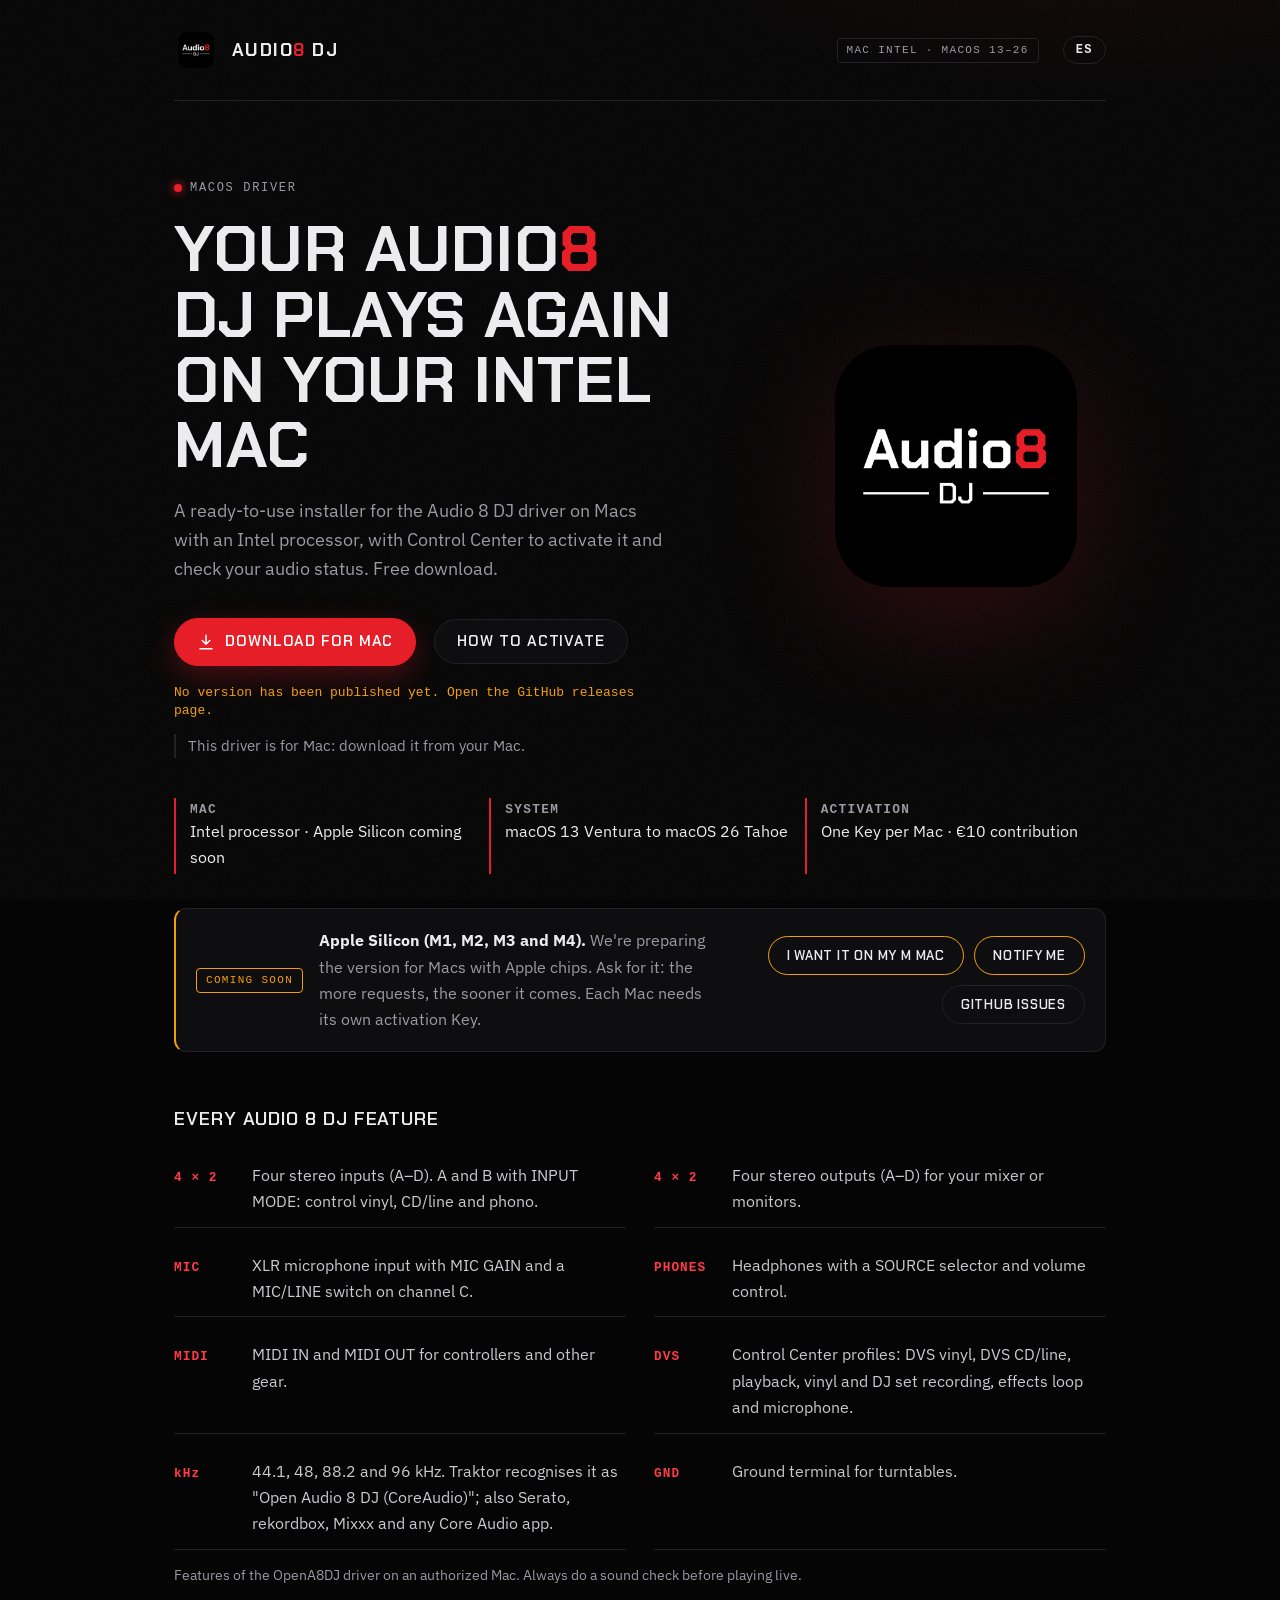
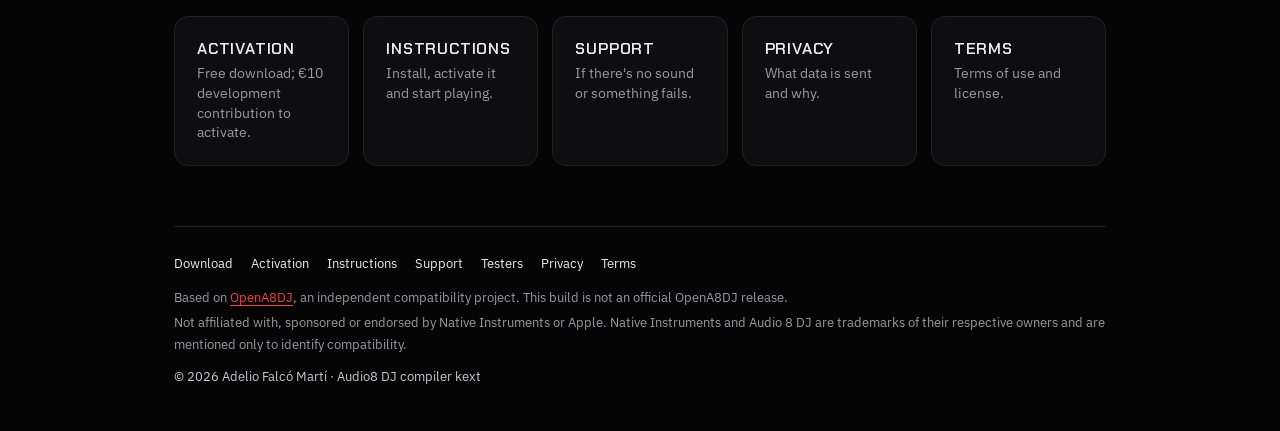
==== commit e24a32a3: "Add files via upload" ====
--- a/index.html
+++ b/index.html
@@ -97,7 +97,7 @@
     </nav>
 
     <footer>
-      <nav><a href="index.html"><span data-l="es">Descarga</span><span data-l="en">Download</span></a><a href="activar.html"><span data-l="es">Activación</span><span data-l="en">Activation</span></a><a href="instrucciones.html"><span data-l="es">Instrucciones</span><span data-l="en">Instructions</span></a><a href="soporte.html"><span data-l="es">Soporte</span><span data-l="en">Support</span></a><a href="privacidad.html"><span data-l="es">Privacidad</span><span data-l="en">Privacy</span></a><a href="terminos.html"><span data-l="es">Términos</span><span data-l="en">Terms</span></a></nav>
+      <nav><a href="index.html"><span data-l="es">Descarga</span><span data-l="en">Download</span></a><a href="activar.html"><span data-l="es">Activación</span><span data-l="en">Activation</span></a><a href="instrucciones.html"><span data-l="es">Instrucciones</span><span data-l="en">Instructions</span></a><a href="soporte.html"><span data-l="es">Soporte</span><span data-l="en">Support</span></a><a href="testers.html">Testers</a><a href="privacidad.html"><span data-l="es">Privacidad</span><span data-l="en">Privacy</span></a><a href="terminos.html"><span data-l="es">Términos</span><span data-l="en">Terms</span></a></nav>
       <p data-l="es">Basado en <a href="https://github.com/fersantxez/OpenA8DJ">OpenA8DJ</a>, un proyecto independiente de compatibilidad. Esta compilación no es una versión oficial de OpenA8DJ.</p>
       <p data-l="en">Based on <a href="https://github.com/fersantxez/OpenA8DJ">OpenA8DJ</a>, an independent compatibility project. This build is not an official OpenA8DJ release.</p>
       <p data-l="es">No está afiliado, patrocinado ni respaldado por Native Instruments ni Apple. Native Instruments y Audio 8 DJ son marcas de sus respectivos propietarios y se mencionan solo para indicar compatibilidad.</p>
--- a/assets/style.css
+++ b/assets/style.css
@@ -162,3 +162,12 @@
 .soon-btn.ghost:hover { background: var(--text) !important; color: #0a0a0a; }
 @media (max-width: 760px) { .soon-actions { max-width: none; justify-content: flex-start; } }
 pre.cmd { margin: 14px 0 18px; padding: 14px 16px; border: 1px solid var(--line); border-radius: 10px; background: #0d0d10; color: var(--text); font: 13px/1.5 var(--mono); white-space: pre-wrap; word-break: break-all; user-select: all; }
+video.guide { display: block; width: 100%; max-width: 760px; aspect-ratio: 16 / 9; margin: 14px 0 20px; border: 1px solid var(--line); border-radius: 12px; background: #000; }
+.meta { font: 13px/1.4 var(--mono); color: var(--muted); margin-top: 10px; }
+.meta[data-state="none"], .meta[data-state="fail"] { color: var(--amber); }
+.row-actions { max-width: none; justify-content: flex-start; margin: 12px 0; }
+.tested { list-style: none; padding: 0; margin: 12px 0 0; display: grid; gap: 8px; }
+.tested li { display: flex; flex-wrap: wrap; align-items: baseline; gap: 10px; padding: 10px 14px; border: 1px solid rgba(255,255,255,.08); border-radius: 10px; }
+.tested .res { color: #fff; letter-spacing: .08em; font: 600 11px/1 var(--mono); text-transform: uppercase; padding: 4px 8px; border-radius: 99px; background: #333; }
+.tested .res.ok { background: #1f6f3a; } .tested .res.bad { background: #8a1c1c; } .tested .res.wait { background: #6b5200; }
+.tested li { justify-content: flex-start; }
